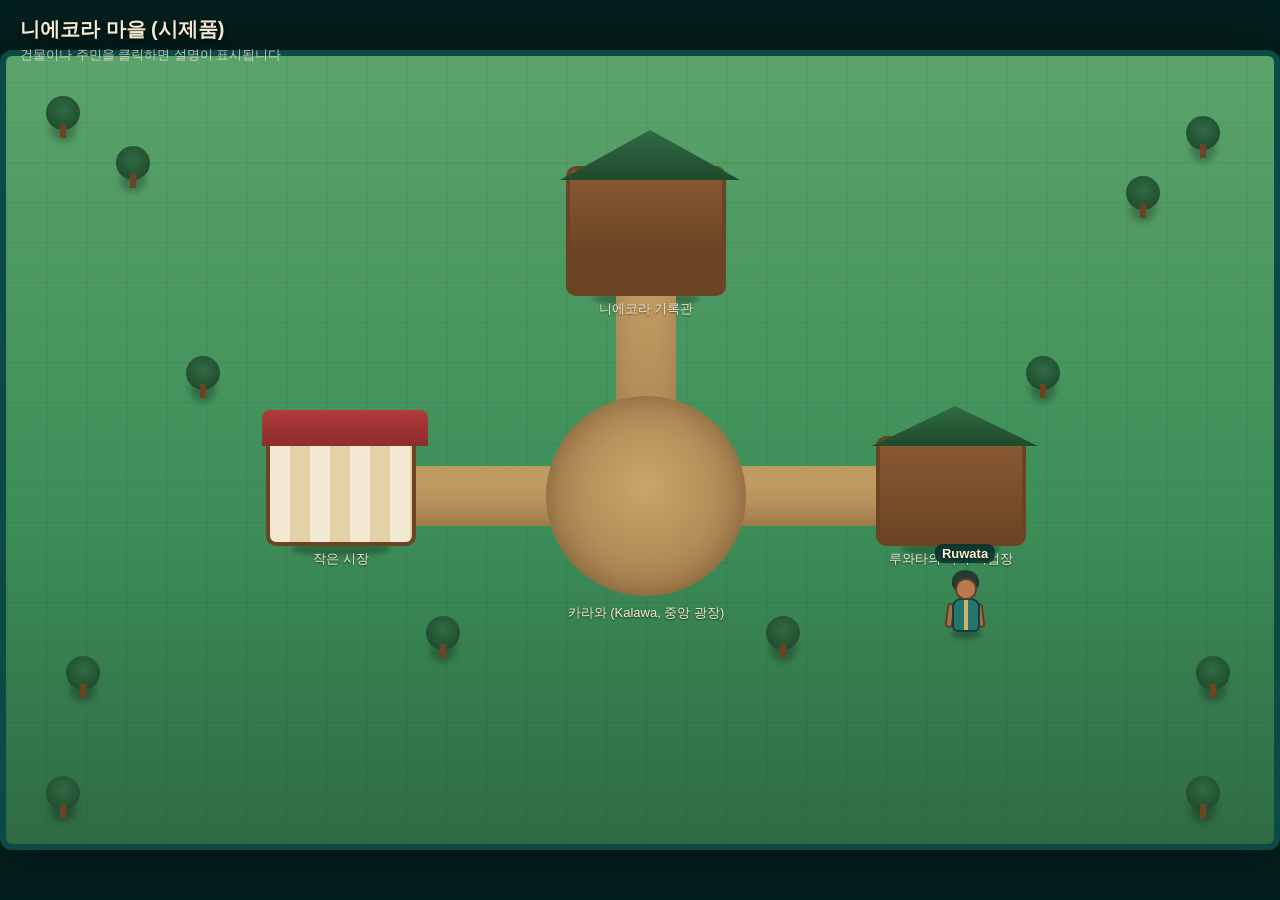
==== village/index.html @ e1b75b91 "첫 npc "Ruwata" 추가" ====
<!DOCTYPE html>
<html lang="ko">
<head>
  <meta charset="UTF-8">
  <meta name="viewport" content="width=device-width, initial-scale=1.0">
  <title>니에코라 마을 - 시제품</title>
  <link rel="stylesheet" href="village.css">
</head>
<body>

  <!-- 화면 상단 고정 안내 (지도 크기와 무관하게 항상 같은 위치) -->
  <div id="hud-title">니에코라 마을 (시제품)</div>
  <div id="hud-hint">건물이나 주민을 클릭하면 설명이 표시됩니다</div>

  <!-- 창 크기에 맞춰 축소/확대되는 영역 -->
  <div id="viewport">
    <div id="stage">

      <!-- 흙길 -->
      <div class="path path-h"></div>
      <div class="path path-v"></div>

      <!-- 중앙 광장 (Kalawa) -->
      <div class="plaza"
           id="kalawa"
           data-name="카라와 (Kalawa, 중앙 광장)"
           data-desc="마을 사람들이 모여 이야기를 나누고 작은 축제가 열리는 열린 광장입니다. 배치는 아직 임시이며, 방향이나 건축 양식은 확정된 것이 아닙니다.">
      </div>

      <!-- 기록관 -->
      <div class="building archive"
           id="building-archive"
           data-name="니에코라 기록관"
           data-desc="마을의 역사와 구전 이야기를 모아 기록하고 보관하는 건물입니다. 야자잎 지붕과 목재 기둥으로 지어졌습니다.">
      </div>

      <!-- 작은 시장 -->
      <div class="building market"
           id="building-market"
           data-name="작은 시장"
           data-desc="아침마다 열리는 소규모 시장입니다. 열대 과일과 생활용품을 파는 좌판이 늘어서 있습니다.">
      </div>

      <!-- Ruwata의 악기 작업장 -->
      <div class="building workshop"
           id="building-workshop"
           data-name="루와타의 악기 작업장"
           data-desc="장인 루와타가 전통 타악기와 현악기를 만드는 작업장입니다. 나무를 깎고 다듬는 소리가 끊이지 않습니다.">
      </div>
<!--
  첫 번째 NPC: Ruwata
  초기 위치는 악기 작업장 근처이며, 위치와 이동 목적지는 임시 배치입니다.
-->
<button
  id="ruwata"
  class="npc"
  type="button"
  aria-label="Ruwata, 전통 악기 제작자"
  data-name="Ruwata"
  data-job="전통 악기 제작자"
  data-name-meaning="ruwa(물) + wata(나무)"
  data-personality="신중하고 호기심이 많음"
  data-knowledge="수랄라, 수타리"
  data-memory="아직 저장된 기억 없음"
>
  <span class="npc-name">Ruwata</span>

  <!-- CSS 도형으로 만든 작은 탑다운 캐릭터 -->
  <span class="npc-sprite" aria-hidden="true">
    <span class="npc-hair"></span>
    <span class="npc-head"></span>
    <span class="npc-body"></span>
    <span class="npc-arm npc-arm-left"></span>
    <span class="npc-arm npc-arm-right"></span>
  </span>
</button>
    </div>
  </div>

  <!-- 클릭 시 나타나는 설명 패널 -->
  <div id="info-panel" class="hidden">
    <button id="info-close" aria-label="닫기">✕</button>
    <h2 id="info-title"></h2>
    <p id="info-desc"></p>
<!-- NPC를 클릭했을 때만 나타나는 상세 정보 -->
<dl id="npc-details" class="npc-details hidden" aria-label="NPC 상세 정보">
  <div>
    <dt>이름 뜻</dt>
    <dd id="npc-meaning"></dd>
  </div>
  <div>
    <dt>직업</dt>
    <dd id="npc-job"></dd>
  </div>
  <div>
    <dt>성격</dt>
    <dd id="npc-personality"></dd>
  </div>
  <div>
    <dt>지식</dt>
    <dd id="npc-knowledge"></dd>
  </div>
  <div>
    <dt>기억</dt>
    <dd id="npc-memory"></dd>
  </div>
</dl>

<!-- NPC를 클릭했을 때만 나타나는 이동 버튼 -->
<div id="npc-actions" class="npc-actions hidden">
  <p class="npc-actions-title">이동할 장소</p>

  <button type="button" data-destination="kalawa">
    kalawa 광장
  </button>

  <button type="button" data-destination="workshop">
    악기 작업장
  </button>
</div>
  </div>

  <script src="village.js"></script>
</body>
</html>
---- village/village.css ----
:root {
  --teal-dark: #0b4a46;
  --teal-light: #1e8c82;
  --green-dark: #2f6b43;
  --green: #3c8d58;
  --green-light: #5ba36b;
  --sand: #c9a66b;
  --sand-dark: #a9824f;
  --wood: #6b4423;
  --wood-light: #8a5a34;
  --leaf: #2f6b43;
  --cream: #f3e9d2;
}

* { box-sizing: border-box; }

html, body {
  margin: 0;
  padding: 0;
  width: 100%;
  height: 100%;
  background: #04201e;
  overflow: hidden;
  font-family: "Malgun Gothic", "Apple SD Gothic Neo", sans-serif;
}

/* 창 크기에 맞춰 중앙 정렬되는 뷰포트 */
#viewport {
  position: relative;
  width: 100vw;
  height: 100vh;
  display: flex;
  align-items: center;
  justify-content: center;
  overflow: hidden;
}

/* 고정 해상도의 마을 지도. JS에서 transform:scale로 축소/확대 */
#stage {
  position: relative;
  width: 1280px;
  height: 800px;
  background:
    repeating-linear-gradient(0deg, rgba(0,0,0,0.03) 0 2px, transparent 2px 40px),
    repeating-linear-gradient(90deg, rgba(0,0,0,0.03) 0 2px, transparent 2px 40px),
    linear-gradient(180deg, var(--green-light), var(--green) 60%, var(--green-dark));
  border: 6px solid var(--teal-dark);
  border-radius: 12px;
  box-shadow: 0 0 60px rgba(0,0,0,0.5);
  transform-origin: center center;
  overflow: hidden;
}

/* 흙길 */
.path {
  position: absolute;
  background: linear-gradient(180deg, var(--sand), var(--sand-dark));
  box-shadow: inset 0 0 20px rgba(0,0,0,0.15);
  border-radius: 6px;
}
.path-h { left: 300px; top: 410px; width: 650px; height: 60px; }
.path-v { left: 610px; top: 140px; width: 60px; height: 300px; }

/* 중앙 광장 */
.plaza {
  position: absolute;
  left: 540px;
  top: 340px;
  width: 200px;
  height: 200px;
  border-radius: 50%;
  background: radial-gradient(circle at 50% 45%, var(--sand) 0%, var(--sand-dark) 70%, #8f6a3d 100%);
  box-shadow: inset 0 0 30px rgba(0,0,0,0.25);
  cursor: pointer;
  transition: transform 0.15s ease;
}
.plaza:hover { transform: scale(1.03); }

/* 건물 공통 */
.building {
  position: absolute;
  cursor: pointer;
  border-radius: 10px;
  transition: transform 0.15s ease, filter 0.15s ease;
}
.building:hover {
  transform: translateY(-3px);
  filter: brightness(1.08);
}
.building::after {
  content: "";
  position: absolute;
  left: 50%;
  bottom: -14px;
  width: 70%;
  height: 14px;
  background: rgba(0,0,0,0.25);
  border-radius: 50%;
  transform: translateX(-50%);
  filter: blur(2px);
  z-index: -1;
}

/* 기록관: 야자잎 지붕 + 목재 */
.archive {
  left: 560px; top: 110px; width: 160px; height: 130px;
  background: linear-gradient(180deg, var(--wood-light) 0%, var(--wood) 70%);
  border: 4px solid var(--wood);
}
.archive::before {
  content: "";
  position: absolute;
  top: -40px; left: -10px;
  width: 180px; height: 50px;
  background: linear-gradient(180deg, var(--leaf), #1f4a2d);
  clip-path: polygon(50% 0%, 100% 100%, 0% 100%);
}

/* 작은 시장: 천막형 좌판 */
.market {
  left: 260px; top: 380px; width: 150px; height: 110px;
  background: repeating-linear-gradient(90deg, var(--cream) 0 20px, #e3d2a8 20px 40px);
  border: 4px solid var(--wood);
}
.market::before {
  content: "";
  position: absolute;
  top: -30px; left: -8px;
  width: 166px; height: 36px;
  background: linear-gradient(180deg, #b23b3b, #8c2d2d);
  border-radius: 8px 8px 0 0;
}

/* 루와타의 악기 작업장 */
.workshop {
  left: 870px; top: 380px; width: 150px; height: 110px;
  background: linear-gradient(180deg, var(--wood-light), var(--wood));
  border: 4px solid var(--wood);
}
.workshop::before {
  content: "";
  position: absolute;
  top: -34px; left: -8px;
  width: 166px; height: 40px;
  background: linear-gradient(180deg, var(--leaf), #1f4a2d);
  clip-path: polygon(50% 0%, 100% 100%, 0% 100%);
}

/* 야자수 장식 */
.tree {
  position: absolute;
  width: 34px; height: 34px;
  left: var(--x); top: var(--y);
  background: radial-gradient(circle at 50% 40%, var(--leaf) 0%, #1f4a2d 80%);
  border-radius: 50%;
  box-shadow: 0 16px 6px -4px rgba(0,0,0,0.25);
}
.tree::after {
  content: "";
  position: absolute;
  left: 50%; top: 28px;
  width: 6px; height: 14px;
  background: var(--wood);
  transform: translateX(-50%);
}

/* 건물/광장 이름표 (JS가 삽입) */
.label {
  position: absolute;
  bottom: -26px;
  left: 50%;
  transform: translateX(-50%);
  font-size: 13px;
  color: var(--cream);
  text-shadow: 0 1px 2px rgba(0,0,0,0.6);
  white-space: nowrap;
  pointer-events: none;
}

/* 좌상단 고정 타이틀 (지도 크기와 무관) */
#hud-title {
  position: fixed;
  top: 16px; left: 20px;
  color: var(--cream);
  font-size: 20px;
  font-weight: bold;
  text-shadow: 0 2px 4px rgba(0,0,0,0.6);
  z-index: 10;
}
#hud-hint {
  position: fixed;
  top: 46px; left: 20px;
  color: rgba(243,233,210,0.75);
  font-size: 13px;
  z-index: 10;
}

/* 설명 패널 */
#info-panel {
  position: fixed;
  right: 24px; bottom: 24px;
  width: 280px;
  background: rgba(10, 40, 38, 0.92);
  border: 2px solid var(--teal-light);
  border-radius: 12px;
  padding: 16px 18px;
  color: var(--cream);
  box-shadow: 0 8px 24px rgba(0,0,0,0.5);
  transition: opacity 0.2s ease, transform 0.2s ease;
  z-index: 20;
}
#info-panel.hidden {
  opacity: 0;
  pointer-events: none;
  transform: translateY(10px);
}
#info-panel h2 { margin: 0 0 8px; font-size: 17px; color: #ffe9b0; }
#info-panel p { margin: 0; font-size: 13px; line-height: 1.5; }
#info-close {
  position: absolute;
  top: 8px; right: 10px;
  background: none; border: none;
  color: var(--cream);
  font-size: 14px;
  cursor: pointer;
}

/* =========================================================
   첫 번째 NPC: Ruwata
   기존 지도 디자인 위에 독립된 캐릭터 요소만 추가한다.
   ========================================================= */

/* 캐릭터 전체 버튼 */
.npc {
  position: absolute;
  left: 930px;
  top: 510px;
  width: 58px;
  height: 82px;
  margin: 0;
  padding: 0;
  border: 0;
  background: transparent;
  color: var(--cream);
  cursor: pointer;
  z-index: 12;

  /*
    left와 top에 전환 효과를 적용한다.
    실제 위치가 계속 변하므로 이동 중에도 클릭할 수 있다.
  */
  transition:
    left 1.8s ease-in-out,
    top 1.8s ease-in-out,
    filter 0.15s ease;
}

.npc:hover,
.npc:focus-visible {
  filter: brightness(1.12);
}

.npc:focus-visible {
  outline: 3px solid #ffe9a8;
  outline-offset: 5px;
  border-radius: 8px;
}

/* 이동 중임을 보여 주는 가벼운 상하 움직임 */
.npc.is-moving .npc-sprite {
  animation: ruwata-walk 0.35s ease-in-out infinite alternate;
}

@keyframes ruwata-walk {
  from {
    transform: translateY(0);
  }

  to {
    transform: translateY(-4px);
  }
}

/* NPC 이름표 */
.npc-name {
  position: absolute;
  left: 50%;
  top: -22px;
  transform: translateX(-50%);
  padding: 3px 7px;
  border-radius: 8px;
  background: rgba(8, 50, 47, 0.88);
  color: #fff4cf;
  font-size: 13px;
  font-weight: 700;
  line-height: 1;
  white-space: nowrap;
  text-shadow: 0 1px 2px rgba(0, 0, 0, 0.65);
  pointer-events: none;
}

/* 작은 탑다운 캐릭터 */
.npc-sprite {
  position: absolute;
  left: 8px;
  top: 3px;
  width: 42px;
  height: 68px;
  pointer-events: none;
}

/* 바닥 그림자 */
.npc-sprite::after {
  content: "";
  position: absolute;
  left: 7px;
  bottom: -2px;
  width: 30px;
  height: 10px;
  border-radius: 50%;
  background: rgba(0, 0, 0, 0.28);
  filter: blur(2px);
  z-index: -1;
}

/* 머리카락 */
.npc-hair {
  position: absolute;
  left: 8px;
  top: 1px;
  width: 27px;
  height: 23px;
  border-radius: 48% 52% 44% 44%;
  background: #263b34;
  box-shadow: inset 0 -5px 0 rgba(0, 0, 0, 0.12);
  z-index: 3;
}

/* 얼굴 */
.npc-head {
  position: absolute;
  left: 11px;
  top: 9px;
  width: 22px;
  height: 22px;
  border: 2px solid #5e3e28;
  border-radius: 48%;
  background: #b8794f;
  z-index: 4;
}

/* 몸통: 열대 지역의 차분한 청록색 작업복 */
.npc-body {
  position: absolute;
  left: 8px;
  top: 29px;
  width: 28px;
  height: 34px;
  border: 2px solid #123f3b;
  border-radius: 9px 9px 6px 6px;
  background:
    linear-gradient(
      90deg,
      transparent 0 42%,
      #d1b06d 42% 57%,
      transparent 57%
    ),
    #24766d;
  z-index: 2;
}

/* 양팔 */
.npc-arm {
  position: absolute;
  top: 34px;
  width: 8px;
  height: 25px;
  border: 2px solid #5e3e28;
  border-radius: 6px;
  background: #a96f48;
  z-index: 1;
}

.npc-arm-left {
  left: 2px;
  transform: rotate(7deg);
}

.npc-arm-right {
  right: 2px;
  transform: rotate(-7deg);
}

/* NPC 상세 정보 */
.npc-details {
  margin: 14px 0 0;
  padding: 11px 0 0;
  border-top: 1px solid rgba(243, 233, 210, 0.24);
}

.npc-details.hidden,
.npc-actions.hidden {
  display: none;
}

.npc-details div {
  display: grid;
  grid-template-columns: 66px 1fr;
  gap: 8px;
  margin: 0 0 7px;
}

.npc-details dt {
  color: #a9dcd2;
  font-size: 12px;
  font-weight: 700;
}

.npc-details dd {
  margin: 0;
  color: var(--cream);
  font-size: 12px;
  line-height: 1.45;
}

/* NPC 이동 영역 */
.npc-actions {
  margin-top: 13px;
  padding-top: 12px;
  border-top: 1px solid rgba(243, 233, 210, 0.24);
}

.npc-actions-title {
  margin: 0 0 8px !important;
  color: #ffe9b0;
  font-size: 12px !important;
  font-weight: 700;
}

.npc-actions button {
  min-height: 34px;
  margin: 0 6px 6px 0;
  padding: 7px 10px;
  border: 1px solid #55aa9e;
  border-radius: 7px;
  background: #17635c;
  color: #fff7df;
  font-family: inherit;
  font-size: 12px;
  cursor: pointer;
  transition:
    background 0.15s ease,
    transform 0.15s ease;
}

.npc-actions button:hover {
  background: #228076;
  transform: translateY(-1px);
}

.npc-actions button:focus-visible {
  outline: 2px solid #ffe9a8;
  outline-offset: 2px;
}

/* 작은 PC 창에서도 패널이 지도 대부분을 가리지 않도록 조정 */
@media (max-width: 760px), (max-height: 620px) {
  #info-panel {
    right: 12px;
    bottom: 12px;
    width: min(310px, calc(100vw - 24px));
    max-height: calc(100vh - 100px);
    overflow-y: auto;
  }
}

/* 사용자가 운영체제에서 동작 줄이기를 선택한 경우 */
@media (prefers-reduced-motion: reduce) {
  .npc {
    transition-duration: 0.01ms;
  }

  .npc.is-moving .npc-sprite {
    animation: none;
  }
}
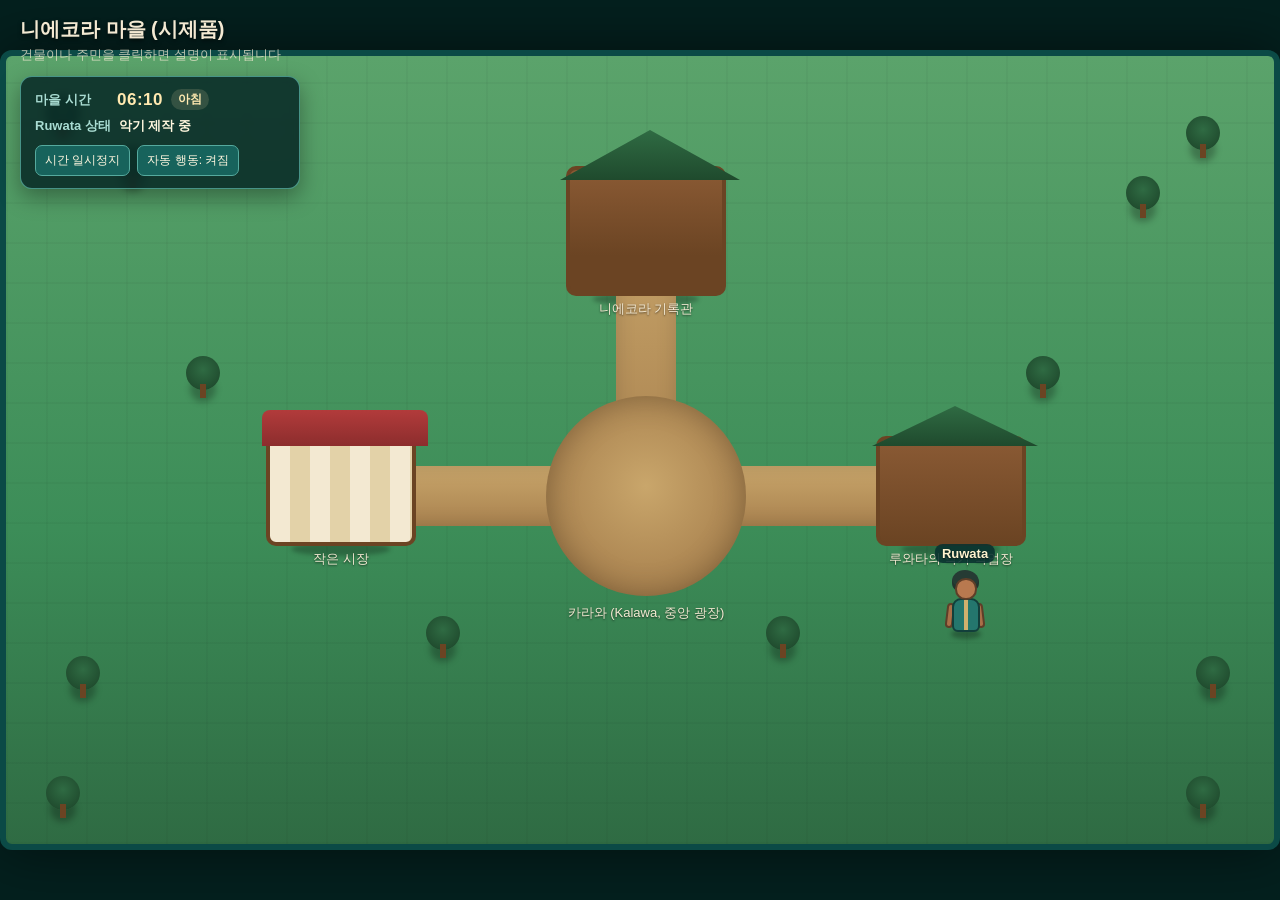
==== commit d89f8dcc: "시간, 하루 일과" ====
--- a/village/index.html
+++ b/village/index.html
@@ -11,6 +11,24 @@
   <!-- 화면 상단 고정 안내 (지도 크기와 무관하게 항상 같은 위치) -->
   <div id="hud-title">니에코라 마을 (시제품)</div>
   <div id="hud-hint">건물이나 주민을 클릭하면 설명이 표시됩니다</div>
+<!-- 마을 시간과 Ruwata의 현재 상태 -->
+<div id="time-hud" aria-label="마을 시간 정보">
+  <div class="time-row">
+    <span class="time-label">마을 시간</span>
+    <strong id="village-time">06:00</strong>
+    <span id="village-period">아침</span>
+  </div>
+
+  <div class="time-row">
+    <span class="time-label">Ruwata 상태</span>
+    <strong id="ruwata-status">악기 제작 중</strong>
+  </div>
+
+  <div class="time-controls">
+    <button id="time-toggle" type="button">시간 일시정지</button>
+    <button id="behavior-toggle" type="button">자동 행동: 켜짐</button>
+  </div>
+</div>
 
   <!-- 창 크기에 맞춰 축소/확대되는 영역 -->
   <div id="viewport">
@@ -104,6 +122,10 @@
     <dt>기억</dt>
     <dd id="npc-memory"></dd>
   </div>
+  <div>
+  <dt>현재 상태</dt>
+  <dd id="npc-current-status"></dd>
+</div>
 </dl>
 
 <!-- NPC를 클릭했을 때만 나타나는 이동 버튼 -->
--- a/village/village.css
+++ b/village/village.css
@@ -483,4 +483,98 @@
   .npc.is-moving .npc-sprite {
     animation: none;
   }
+}
+/* =========================================================
+   마을 시간 HUD / Ruwata 일상 상태 표시
+   ========================================================= */
+
+#time-hud {
+  position: fixed;
+  top: 76px;
+  left: 20px;
+  width: 280px;
+  padding: 12px 14px;
+  border: 1px solid rgba(85, 170, 158, 0.8);
+  border-radius: 12px;
+  background: rgba(8, 40, 38, 0.86);
+  color: var(--cream);
+  box-shadow: 0 8px 22px rgba(0, 0, 0, 0.35);
+  z-index: 15;
+  backdrop-filter: blur(4px);
+}
+
+.time-row {
+  display: flex;
+  align-items: center;
+  gap: 8px;
+  margin-bottom: 7px;
+  font-size: 13px;
+}
+
+.time-label {
+  min-width: 74px;
+  color: #a9dcd2;
+  font-weight: 700;
+}
+
+#village-time {
+  color: #ffe9b0;
+  font-size: 17px;
+  letter-spacing: 0.5px;
+}
+
+#village-period {
+  padding: 2px 7px;
+  border-radius: 999px;
+  background: rgba(255, 233, 176, 0.14);
+  color: #ffe9b0;
+  font-size: 12px;
+  font-weight: 700;
+}
+
+#ruwata-status {
+  color: #fff7df;
+  font-size: 13px;
+  line-height: 1.35;
+}
+
+.time-controls {
+  display: flex;
+  flex-wrap: wrap;
+  gap: 7px;
+  margin-top: 10px;
+}
+
+.time-controls button {
+  min-height: 31px;
+  padding: 6px 9px;
+  border: 1px solid #55aa9e;
+  border-radius: 7px;
+  background: #17635c;
+  color: #fff7df;
+  font-family: inherit;
+  font-size: 12px;
+  cursor: pointer;
+  transition:
+    background 0.15s ease,
+    transform 0.15s ease;
+}
+
+.time-controls button:hover {
+  background: #228076;
+  transform: translateY(-1px);
+}
+
+.time-controls button:focus-visible {
+  outline: 2px solid #ffe9a8;
+  outline-offset: 2px;
+}
+
+/* 작은 화면에서는 시간 패널이 너무 크게 가리지 않도록 조정 */
+@media (max-width: 760px), (max-height: 620px) {
+  #time-hud {
+    top: 70px;
+    left: 12px;
+    width: min(290px, calc(100vw - 24px));
+  }
 }
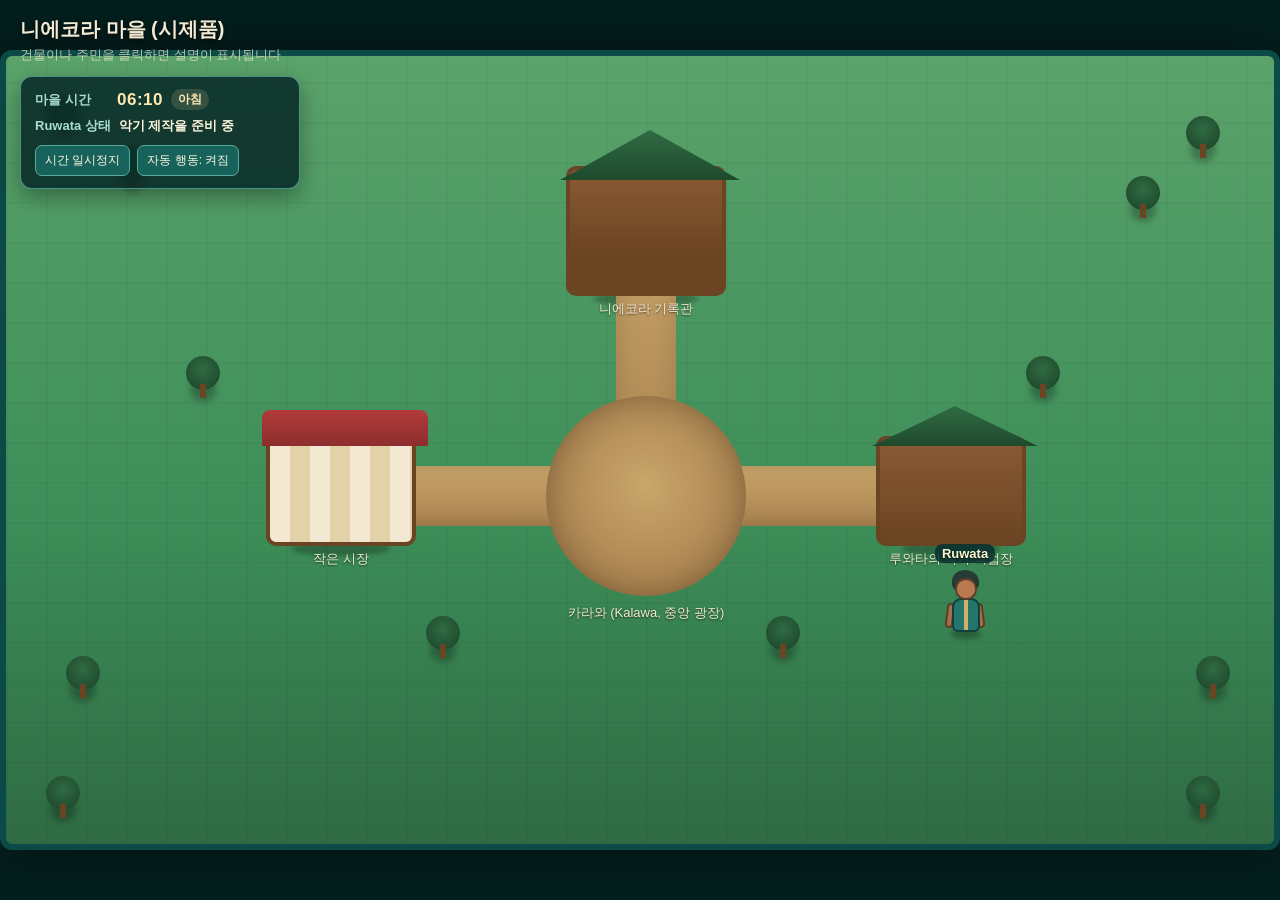
==== commit 022e0520: "채팅 추가" ====
--- a/village/index.html
+++ b/village/index.html
@@ -1,147 +1,222 @@
-<!DOCTYPE html>
-<html lang="ko">
-<head>
-  <meta charset="UTF-8">
-  <meta name="viewport" content="width=device-width, initial-scale=1.0">
-  <title>니에코라 마을 - 시제품</title>
-  <link rel="stylesheet" href="village.css">
-</head>
-<body>
-
-  <!-- 화면 상단 고정 안내 (지도 크기와 무관하게 항상 같은 위치) -->
-  <div id="hud-title">니에코라 마을 (시제품)</div>
-  <div id="hud-hint">건물이나 주민을 클릭하면 설명이 표시됩니다</div>
-<!-- 마을 시간과 Ruwata의 현재 상태 -->
-<div id="time-hud" aria-label="마을 시간 정보">
-  <div class="time-row">
-    <span class="time-label">마을 시간</span>
-    <strong id="village-time">06:00</strong>
-    <span id="village-period">아침</span>
-  </div>
-
-  <div class="time-row">
-    <span class="time-label">Ruwata 상태</span>
-    <strong id="ruwata-status">악기 제작 중</strong>
-  </div>
-
-  <div class="time-controls">
-    <button id="time-toggle" type="button">시간 일시정지</button>
-    <button id="behavior-toggle" type="button">자동 행동: 켜짐</button>
-  </div>
-</div>
-
-  <!-- 창 크기에 맞춰 축소/확대되는 영역 -->
-  <div id="viewport">
-    <div id="stage">
-
-      <!-- 흙길 -->
-      <div class="path path-h"></div>
-      <div class="path path-v"></div>
-
-      <!-- 중앙 광장 (Kalawa) -->
-      <div class="plaza"
-           id="kalawa"
-           data-name="카라와 (Kalawa, 중앙 광장)"
-           data-desc="마을 사람들이 모여 이야기를 나누고 작은 축제가 열리는 열린 광장입니다. 배치는 아직 임시이며, 방향이나 건축 양식은 확정된 것이 아닙니다.">
-      </div>
-
-      <!-- 기록관 -->
-      <div class="building archive"
-           id="building-archive"
-           data-name="니에코라 기록관"
-           data-desc="마을의 역사와 구전 이야기를 모아 기록하고 보관하는 건물입니다. 야자잎 지붕과 목재 기둥으로 지어졌습니다.">
-      </div>
-
-      <!-- 작은 시장 -->
-      <div class="building market"
-           id="building-market"
-           data-name="작은 시장"
-           data-desc="아침마다 열리는 소규모 시장입니다. 열대 과일과 생활용품을 파는 좌판이 늘어서 있습니다.">
-      </div>
-
-      <!-- Ruwata의 악기 작업장 -->
-      <div class="building workshop"
-           id="building-workshop"
-           data-name="루와타의 악기 작업장"
-           data-desc="장인 루와타가 전통 타악기와 현악기를 만드는 작업장입니다. 나무를 깎고 다듬는 소리가 끊이지 않습니다.">
-      </div>
-<!--
-  첫 번째 NPC: Ruwata
-  초기 위치는 악기 작업장 근처이며, 위치와 이동 목적지는 임시 배치입니다.
--->
-<button
-  id="ruwata"
-  class="npc"
-  type="button"
-  aria-label="Ruwata, 전통 악기 제작자"
-  data-name="Ruwata"
-  data-job="전통 악기 제작자"
-  data-name-meaning="ruwa(물) + wata(나무)"
-  data-personality="신중하고 호기심이 많음"
-  data-knowledge="수랄라, 수타리"
-  data-memory="아직 저장된 기억 없음"
->
-  <span class="npc-name">Ruwata</span>
-
-  <!-- CSS 도형으로 만든 작은 탑다운 캐릭터 -->
-  <span class="npc-sprite" aria-hidden="true">
-    <span class="npc-hair"></span>
-    <span class="npc-head"></span>
-    <span class="npc-body"></span>
-    <span class="npc-arm npc-arm-left"></span>
-    <span class="npc-arm npc-arm-right"></span>
-  </span>
-</button>
-    </div>
-  </div>
-
-  <!-- 클릭 시 나타나는 설명 패널 -->
-  <div id="info-panel" class="hidden">
-    <button id="info-close" aria-label="닫기">✕</button>
-    <h2 id="info-title"></h2>
-    <p id="info-desc"></p>
-<!-- NPC를 클릭했을 때만 나타나는 상세 정보 -->
-<dl id="npc-details" class="npc-details hidden" aria-label="NPC 상세 정보">
-  <div>
-    <dt>이름 뜻</dt>
-    <dd id="npc-meaning"></dd>
-  </div>
-  <div>
-    <dt>직업</dt>
-    <dd id="npc-job"></dd>
-  </div>
-  <div>
-    <dt>성격</dt>
-    <dd id="npc-personality"></dd>
-  </div>
-  <div>
-    <dt>지식</dt>
-    <dd id="npc-knowledge"></dd>
-  </div>
-  <div>
-    <dt>기억</dt>
-    <dd id="npc-memory"></dd>
-  </div>
-  <div>
-  <dt>현재 상태</dt>
-  <dd id="npc-current-status"></dd>
-</div>
-</dl>
-
-<!-- NPC를 클릭했을 때만 나타나는 이동 버튼 -->
-<div id="npc-actions" class="npc-actions hidden">
-  <p class="npc-actions-title">이동할 장소</p>
-
-  <button type="button" data-destination="kalawa">
-    kalawa 광장
-  </button>
-
-  <button type="button" data-destination="workshop">
-    악기 작업장
-  </button>
-</div>
-  </div>
-
-  <script src="village.js"></script>
-</body>
-</html>+<!DOCTYPE html>
+<html lang="ko">
+<head>
+  <meta charset="UTF-8">
+  <meta name="viewport" content="width=device-width, initial-scale=1.0">
+  <title>니에코라 마을 - 시제품</title>
+  <link rel="stylesheet" href="village.css">
+</head>
+<body>
+
+  <!-- 화면 상단 고정 안내 (지도 크기와 무관하게 항상 같은 위치) -->
+  <div id="hud-title">니에코라 마을 (시제품)</div>
+  <div id="hud-hint">건물이나 주민을 클릭하면 설명이 표시됩니다</div>
+<!-- 마을 시간과 Ruwata의 현재 상태 -->
+<div id="time-hud" aria-label="마을 시간 정보">
+  <div class="time-row">
+    <span class="time-label">마을 시간</span>
+    <strong id="village-time">06:00</strong>
+    <span id="village-period">아침</span>
+  </div>
+
+  <div class="time-row">
+    <span class="time-label">Ruwata 상태</span>
+    <strong id="ruwata-status">악기 제작 중</strong>
+  </div>
+
+  <div class="time-controls">
+    <button id="time-toggle" type="button">시간 일시정지</button>
+    <button id="behavior-toggle" type="button">자동 행동: 켜짐</button>
+  </div>
+</div>
+
+  <!-- 창 크기에 맞춰 축소/확대되는 영역 -->
+  <div id="viewport">
+    <div id="stage">
+
+      <!-- 흙길 -->
+      <div class="path path-h"></div>
+      <div class="path path-v"></div>
+
+      <!-- 중앙 광장 (Kalawa) -->
+      <div class="plaza"
+           id="kalawa"
+           data-name="카라와 (Kalawa, 중앙 광장)"
+           data-desc="마을 사람들이 모여 이야기를 나누고 작은 축제가 열리는 열린 광장입니다. 배치는 아직 임시이며, 방향이나 건축 양식은 확정된 것이 아닙니다.">
+      </div>
+
+      <!-- 기록관 -->
+      <div class="building archive"
+           id="building-archive"
+           data-name="니에코라 기록관"
+           data-desc="마을의 역사와 구전 이야기를 모아 기록하고 보관하는 건물입니다. 야자잎 지붕과 목재 기둥으로 지어졌습니다.">
+      </div>
+
+      <!-- 작은 시장 -->
+      <div class="building market"
+           id="building-market"
+           data-name="작은 시장"
+           data-desc="아침마다 열리는 소규모 시장입니다. 열대 과일과 생활용품을 파는 좌판이 늘어서 있습니다.">
+      </div>
+
+      <!-- Ruwata의 악기 작업장 -->
+      <div class="building workshop"
+           id="building-workshop"
+           data-name="루와타의 악기 작업장"
+           data-desc="장인 루와타가 전통 타악기와 현악기를 만드는 작업장입니다. 나무를 깎고 다듬는 소리가 끊이지 않습니다.">
+      </div>
+<!--
+  첫 번째 NPC: Ruwata
+  초기 위치는 악기 작업장 근처이며, 위치와 이동 목적지는 임시 배치입니다.
+-->
+<button
+  id="ruwata"
+  class="npc"
+  type="button"
+  aria-label="Ruwata, 전통 악기 제작자"
+  data-name="Ruwata"
+  data-job="전통 악기 제작자"
+  data-name-meaning="ruwa(물) + wata(나무)"
+  data-personality="신중하고 호기심이 많음"
+  data-knowledge="수랄라, 수타리"
+  data-memory="아직 저장된 기억 없음"
+>
+  <span class="npc-name">Ruwata</span>
+
+  <!-- 대화 중에도 기본값은 ...으로 표시 -->
+  <span
+    id="ruwata-speech-bubble"
+    class="ruwata-speech-bubble"
+    aria-live="polite"
+    aria-hidden="true"
+  >
+    ...
+  </span>
+
+  <!-- CSS 도형으로 만든 작은 탑다운 캐릭터 -->
+  <span class="npc-sprite" aria-hidden="true">
+    <span class="npc-hair"></span>
+    <span class="npc-head"></span>
+    <span class="npc-body"></span>
+    <span class="npc-arm npc-arm-left"></span>
+    <span class="npc-arm npc-arm-right"></span>
+  </span>
+</button>
+    </div>
+  </div>
+
+  <!-- 클릭 시 나타나는 설명 패널 -->
+  <div id="info-panel" class="hidden">
+    <button id="info-close" aria-label="닫기">✕</button>
+    <h2 id="info-title"></h2>
+    <p id="info-desc"></p>
+<!-- NPC를 클릭했을 때만 나타나는 상세 정보 -->
+<dl id="npc-details" class="npc-details hidden" aria-label="NPC 상세 정보">
+  <div>
+    <dt>이름 뜻</dt>
+    <dd id="npc-meaning"></dd>
+  </div>
+  <div>
+    <dt>직업</dt>
+    <dd id="npc-job"></dd>
+  </div>
+  <div>
+    <dt>성격</dt>
+    <dd id="npc-personality"></dd>
+  </div>
+  <div>
+    <dt>지식</dt>
+    <dd id="npc-knowledge"></dd>
+  </div>
+  <div>
+    <dt>기억</dt>
+    <dd id="npc-memory"></dd>
+  </div>
+  <div>
+  <dt>현재 상태</dt>
+  <dd id="npc-current-status"></dd>
+</div>
+</dl>
+
+<!-- NPC를 클릭했을 때만 나타나는 이동 버튼 -->
+<div id="npc-actions" class="npc-actions hidden">
+  <p class="npc-actions-title">이동할 장소</p>
+
+  <button type="button" data-destination="kalawa">
+    kalawa 광장
+  </button>
+
+  <button type="button" data-destination="workshop">
+    악기 작업장
+  </button>
+</div>
+  </div>
+
+  <!-- Ruwata 대화창 -->
+  <section
+    id="ruwata-chat"
+    class="ruwata-chat hidden"
+    aria-labelledby="ruwata-chat-title"
+  >
+    <header class="ruwata-chat-header">
+      <div>
+        <h2 id="ruwata-chat-title">Ruwata</h2>
+        <p>전통 악기 제작자</p>
+      </div>
+
+      <button
+        id="ruwata-chat-close"
+        class="ruwata-chat-close"
+        type="button"
+        aria-label="대화창 닫기"
+      >
+        ✕
+      </button>
+    </header>
+
+    <div
+      id="ruwata-chat-messages"
+      class="ruwata-chat-messages"
+      aria-live="polite"
+      aria-label="Ruwata와의 대화 내용"
+    ></div>
+
+    <form id="ruwata-chat-form" class="ruwata-chat-form">
+      <label class="sr-only" for="ruwata-chat-input">
+        Ruwata에게 보낼 메시지
+      </label>
+
+      <input
+        id="ruwata-chat-input"
+        type="text"
+        maxlength="300"
+        autocomplete="off"
+        placeholder="Ruwata에게 말을 걸어 보세요"
+      >
+
+      <button type="submit">전송</button>
+    </form>
+
+    <p class="ruwata-chat-note">
+      현재 응답은 테스트용이며 실제 AI 응답이 아닙니다.
+    </p>
+  </section>
+<section id="ruwata-chat" class="ruwata-chat hidden" aria-label="Ruwata와 대화">
+  <header class="ruwata-chat-header">
+    <strong>Ruwata — 전통 악기 제작자</strong>
+    <button id="ruwata-chat-close" type="button" aria-label="대화창 닫기">✕</button>
+  </header>
+
+  <div id="ruwata-chat-messages" class="ruwata-chat-messages" aria-live="polite"></div>
+
+  <form id="ruwata-chat-form" class="ruwata-chat-form">
+    <label class="sr-only" for="ruwata-chat-input">Ruwata에게 보낼 메시지</label>
+    <input id="ruwata-chat-input" type="text" maxlength="300"
+           autocomplete="off" placeholder="Ruwata에게 말을 걸어 보세요">
+    <button type="submit">전송</button>
+  </form>
+</section>
+
+  <script src="village.js"></script>
+</body>
+</html>
--- a/village/village.css
+++ b/village/village.css
@@ -577,4 +577,312 @@
     left: 12px;
     width: min(290px, calc(100vw - 24px));
   }
-}+}
+
+/* =========================================================
+   Ruwata 대화 기능
+   외부 API 없이 테스트 응답만 사용하는 UI
+   ========================================================= */
+
+/* 스크린 리더용 숨김 레이블 */
+.sr-only {
+  position: absolute;
+  width: 1px;
+  height: 1px;
+  padding: 0;
+  margin: -1px;
+  overflow: hidden;
+  clip: rect(0, 0, 0, 0);
+  white-space: nowrap;
+  border: 0;
+}
+
+/* Ruwata 머리 위 말풍선 */
+.ruwata-speech-bubble {
+  position: absolute;
+  left: 50%;
+  top: -53px;
+  z-index: 20;
+  min-width: 38px;
+  padding: 5px 9px;
+  border: 2px solid #174e49;
+  border-radius: 12px;
+  background: #fff7dc;
+  color: #174e49;
+  font-size: 14px;
+  font-weight: 700;
+  line-height: 1;
+  text-align: center;
+  white-space: nowrap;
+  transform: translateX(-50%);
+  box-shadow: 0 3px 8px rgba(0, 0, 0, 0.28);
+  pointer-events: none;
+}
+
+.ruwata-speech-bubble::after {
+  content: "";
+  position: absolute;
+  left: 50%;
+  bottom: -8px;
+  width: 13px;
+  height: 13px;
+  border-right: 2px solid #174e49;
+  border-bottom: 2px solid #174e49;
+  background: #fff7dc;
+  transform: translateX(-50%) rotate(45deg);
+}
+
+/* 대화창 */
+.ruwata-chat {
+  position: fixed;
+  right: 24px;
+  bottom: 24px;
+  z-index: 40;
+  display: flex;
+  flex-direction: column;
+  width: min(380px, calc(100vw - 32px));
+  height: min(500px, calc(100vh - 48px));
+  overflow: hidden;
+  border: 2px solid #318c82;
+  border-radius: 16px;
+  background: rgba(7, 39, 37, 0.97);
+  color: var(--cream);
+  box-shadow: 0 12px 32px rgba(0, 0, 0, 0.5);
+}
+
+.ruwata-chat.hidden { display: none; }
+
+.ruwata-chat-header {
+  display: flex;
+  align-items: center;
+  justify-content: space-between;
+  flex: 0 0 auto;
+  padding: 14px 16px;
+  border-bottom: 1px solid rgba(169, 220, 210, 0.25);
+  background: rgba(23, 99, 92, 0.9);
+}
+
+.ruwata-chat-header h2 {
+  margin: 0;
+  color: #fff0bc;
+  font-size: 18px;
+}
+
+.ruwata-chat-header p {
+  margin: 4px 0 0;
+  color: #b9ddd5;
+  font-size: 12px;
+}
+
+.ruwata-chat-close {
+  width: 30px;
+  height: 30px;
+  border: 0;
+  border-radius: 50%;
+  background: transparent;
+  color: #fff7df;
+  font-size: 16px;
+  cursor: pointer;
+}
+
+.ruwata-chat-close:hover { background: rgba(255, 255, 255, 0.14); }
+
+.ruwata-chat-messages {
+  flex: 1 1 auto;
+  overflow-y: auto;
+  padding: 14px;
+  scroll-behavior: smooth;
+}
+
+.ruwata-chat-message { display: flex; margin: 0 0 11px; }
+.ruwata-chat-message.user { justify-content: flex-end; }
+.ruwata-chat-message.npc { justify-content: flex-start; }
+
+.ruwata-chat-bubble {
+  max-width: 82%;
+  padding: 9px 11px;
+  border-radius: 13px;
+  font-size: 13px;
+  line-height: 1.5;
+  white-space: pre-wrap;
+  overflow-wrap: anywhere;
+}
+
+.ruwata-chat-message.user .ruwata-chat-bubble {
+  border-bottom-right-radius: 4px;
+  background: #267d73;
+  color: #fff9e8;
+}
+
+.ruwata-chat-message.npc .ruwata-chat-bubble {
+  border-bottom-left-radius: 4px;
+  background: #f1e5c4;
+  color: #173e3a;
+}
+
+.ruwata-chat-form {
+  display: flex;
+  flex: 0 0 auto;
+  gap: 7px;
+  padding: 10px;
+  border-top: 1px solid rgba(169, 220, 210, 0.25);
+  background: rgba(4, 31, 29, 0.96);
+}
+
+.ruwata-chat-form input {
+  min-width: 0;
+  flex: 1;
+  height: 38px;
+  padding: 0 11px;
+  border: 1px solid #4b9e94;
+  border-radius: 8px;
+  background: #eef4df;
+  color: #173e3a;
+  font-family: inherit;
+  font-size: 13px;
+}
+
+.ruwata-chat-form input:focus { outline: 2px solid #ffe9a8; outline-offset: 1px; }
+
+.ruwata-chat-form button {
+  flex: 0 0 auto;
+  height: 38px;
+  padding: 0 13px;
+  border: 1px solid #73c0b3;
+  border-radius: 8px;
+  background: #17635c;
+  color: #fff7df;
+  font-family: inherit;
+  font-size: 13px;
+  cursor: pointer;
+}
+
+.ruwata-chat-form button:hover { background: #248378; }
+.ruwata-chat-form button:disabled, .ruwata-chat-form input:disabled { opacity: 0.6; cursor: not-allowed; }
+
+.ruwata-chat-note {
+  flex: 0 0 auto;
+  margin: 0;
+  padding: 6px 12px 9px;
+  color: #9ac8c0;
+  font-size: 10px;
+  text-align: center;
+}
+
+@media (max-width: 600px) {
+  .ruwata-chat {
+    right: 12px;
+    bottom: 12px;
+    width: calc(100vw - 24px);
+    height: min(470px, calc(100vh - 24px));
+    border-radius: 13px;
+  }
+
+  .ruwata-speech-bubble { top: -49px; font-size: 13px; }
+}
+
+/* 대화창이 닫혀 있을 때 말풍선은 보이지 않음 */
+.ruwata-speech-bubble {
+  display: none;
+  position: absolute;
+  left: 50%;
+  top: -50px;
+  z-index: 20;
+  padding: 5px 9px;
+  border: 2px solid #174e49;
+  border-radius: 12px;
+  background: #fff7dc;
+  color: #174e49;
+  font-size: 14px;
+  font-weight: 700;
+  white-space: nowrap;
+  transform: translateX(-50%);
+  pointer-events: none;
+}
+
+/* 대화창이 열려 있는 동안에만 표시 */
+#ruwata.chat-open .ruwata-speech-bubble {
+  display: block;
+}
+
+.ruwata-chat {
+  position: fixed;
+  right: 24px;
+  bottom: 24px;
+  z-index: 40;
+  display: flex;
+  flex-direction: column;
+  width: min(380px, calc(100vw - 32px));
+  height: min(500px, calc(100vh - 48px));
+  overflow: hidden;
+  border: 2px solid #318c82;
+  border-radius: 16px;
+  background: #072725;
+  color: var(--cream);
+  box-shadow: 0 12px 32px rgba(0, 0, 0, 0.5);
+}
+
+.ruwata-chat.hidden {
+  display: none;
+}
+
+.ruwata-chat-header,
+.ruwata-chat-form {
+  display: flex;
+  align-items: center;
+  justify-content: space-between;
+  gap: 8px;
+  padding: 12px;
+  background: #17635c;
+}
+
+.ruwata-chat-header button,
+.ruwata-chat-form button {
+  padding: 8px 12px;
+  border: 1px solid #73c0b3;
+  border-radius: 7px;
+  background: #0b4a46;
+  color: #fff7df;
+  cursor: pointer;
+}
+
+.ruwata-chat-messages {
+  flex: 1;
+  overflow-y: auto;
+  padding: 12px;
+}
+
+.ruwata-chat-message {
+  margin: 0 0 10px;
+  line-height: 1.5;
+  overflow-wrap: anywhere;
+}
+
+.ruwata-chat-message.user {
+  text-align: right;
+  color: #b9ddd5;
+}
+
+.ruwata-chat-message.npc {
+  text-align: left;
+  color: #fff0bc;
+}
+
+.ruwata-chat-form input {
+  min-width: 0;
+  flex: 1;
+  padding: 9px;
+  border-radius: 7px;
+}
+
+.sr-only {
+  position: absolute;
+  width: 1px;
+  height: 1px;
+  padding: 0;
+  margin: -1px;
+  overflow: hidden;
+  clip: rect(0, 0, 0, 0);
+  white-space: nowrap;
+  border: 0;
+}
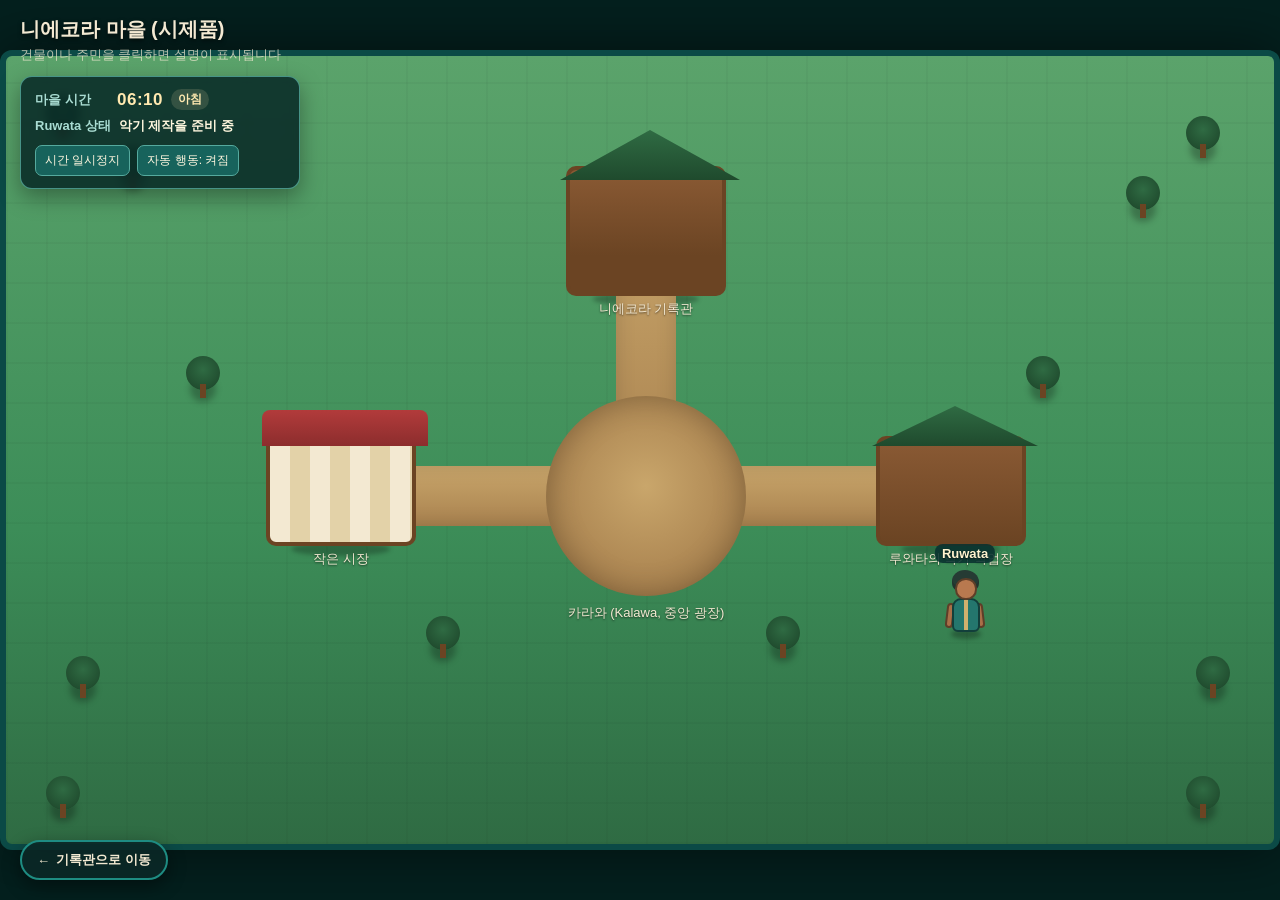
==== commit 15e8d03b: "마을 하단에 기록관 이동 버튼 추가" ====
--- a/village/index.html
+++ b/village/index.html
@@ -1,6 +1,7 @@
 <!DOCTYPE html>
 <html lang="ko">
 <head>
+  <link rel="icon" href="data:,">
   <meta charset="UTF-8">
   <meta name="viewport" content="width=device-width, initial-scale=1.0">
   <title>니에코라 마을 - 시제품</title>
@@ -197,26 +198,25 @@
       <button type="submit">전송</button>
     </form>
 
-    <p class="ruwata-chat-note">
-      현재 응답은 테스트용이며 실제 AI 응답이 아닙니다.
+    <p id="ruwata-chat-note" class="ruwata-chat-note">
+      대화는 이 브라우저에 저장됩니다. AI(Ollama Cloud)가 생성한 응답은 사실과 다를 수 있습니다.
     </p>
   </section>
-<section id="ruwata-chat" class="ruwata-chat hidden" aria-label="Ruwata와 대화">
-  <header class="ruwata-chat-header">
-    <strong>Ruwata — 전통 악기 제작자</strong>
-    <button id="ruwata-chat-close" type="button" aria-label="대화창 닫기">✕</button>
-  </header>
-
-  <div id="ruwata-chat-messages" class="ruwata-chat-messages" aria-live="polite"></div>
-
-  <form id="ruwata-chat-form" class="ruwata-chat-form">
-    <label class="sr-only" for="ruwata-chat-input">Ruwata에게 보낼 메시지</label>
-    <input id="ruwata-chat-input" type="text" maxlength="300"
-           autocomplete="off" placeholder="Ruwata에게 말을 걸어 보세요">
-    <button type="submit">전송</button>
-  </form>
-</section>
-
+
+  <a
+    id="archive-link"
+    href="https://jjunjjun2010.github.io/nyekora-archive/"
+    aria-label="니에코라 기록관으로 이동"
+  >
+    <span aria-hidden="true">←</span> 기록관으로 이동
+  </a>
+
+  <script src="../cloud-config.js"></script>
+  <script src="../vendor/supabase.js"></script>
+  <script src="../nyekora-data.js"></script>
+  <script src="npc-lore.js"></script>
+  <script src="chat-store.js"></script>
+  <script src="chat-sync.js"></script>
   <script src="village.js"></script>
 </body>
 </html>
--- a/village/village.css
+++ b/village/village.css
@@ -689,6 +689,7 @@
 
 .ruwata-chat-messages {
   flex: 1 1 auto;
+  min-height: 0;
   overflow-y: auto;
   padding: 14px;
   scroll-behavior: smooth;
@@ -696,10 +697,16 @@
 
 .ruwata-chat-message { display: flex; margin: 0 0 11px; }
 .ruwata-chat-message.user { justify-content: flex-end; }
-.ruwata-chat-message.npc { justify-content: flex-start; }
+.ruwata-chat-message.assistant { justify-content: flex-start; }
+
+.ruwata-chat-content {
+  display: flex;
+  flex-direction: column;
+  max-width: 82%;
+}
 
 .ruwata-chat-bubble {
-  max-width: 82%;
+  max-width: 100%;
   padding: 9px 11px;
   border-radius: 13px;
   font-size: 13px;
@@ -708,16 +715,57 @@
   overflow-wrap: anywhere;
 }
 
+.ruwata-chat-time {
+  display: block;
+  margin-top: 4px;
+  font-size: 10px;
+  opacity: 0.62;
+  text-align: right;
+}
+
+.ruwata-chat-refs {
+  margin-top: 4px;
+  color: #9ac8c0;
+  font-size: 10px;
+  line-height: 1.5;
+}
+
+.lore-status {
+  display: inline-block;
+  padding: 0 4px;
+  border-radius: 4px;
+  font-size: 9px;
+  font-weight: 700;
+  vertical-align: 1px;
+}
+
+.lore-status.canon { background: #2e7d5b; color: #eafff3; }
+.lore-status.proposal { background: #8a6d1f; color: #fff6d8; }
+.lore-status.unknown { background: #5b5b5b; color: #f0f0f0; }
+.lore-status.conflict { background: #8a2f2f; color: #ffe6e6; }
+
 .ruwata-chat-message.user .ruwata-chat-bubble {
   border-bottom-right-radius: 4px;
   background: #267d73;
   color: #fff9e8;
 }
 
-.ruwata-chat-message.npc .ruwata-chat-bubble {
+.ruwata-chat-message.assistant .ruwata-chat-bubble {
   border-bottom-left-radius: 4px;
   background: #f1e5c4;
   color: #173e3a;
+}
+
+.ruwata-chat-message.error {
+  justify-content: center;
+}
+
+.ruwata-chat-message.error .ruwata-chat-bubble.error {
+  background: rgba(180, 60, 60, 0.22);
+  color: #ffbfbf;
+  border: 1px solid rgba(255, 150, 150, 0.35);
+  font-size: 12px;
+  text-align: center;
 }
 
 .ruwata-chat-form {
@@ -769,7 +817,49 @@
   text-align: center;
 }
 
+.ruwata-chat-note.sync-ok { color: #7fd6c2; }
+.ruwata-chat-note.sync-error { color: #e08a8a; }
+
+/* 기록관으로 이동하는 하단 버튼 */
+#archive-link {
+  position: fixed;
+  left: 20px;
+  bottom: 20px;
+  z-index: 30;
+  display: inline-flex;
+  align-items: center;
+  gap: 6px;
+  padding: 9px 15px;
+  border: 2px solid var(--teal-light);
+  border-radius: 999px;
+  background: rgba(10, 40, 38, 0.92);
+  color: var(--cream);
+  font-size: 13px;
+  font-weight: 700;
+  text-decoration: none;
+  box-shadow: 0 6px 18px rgba(0, 0, 0, 0.42);
+  transition: background 0.15s ease, border-color 0.15s ease, transform 0.15s ease;
+}
+
+#archive-link:hover {
+  background: rgba(30, 140, 130, 0.92);
+  border-color: #7fd6c2;
+  transform: translateY(-1px);
+}
+
+#archive-link:focus-visible {
+  outline: 3px solid #ffe9a8;
+  outline-offset: 3px;
+}
+
 @media (max-width: 600px) {
+  #archive-link {
+    left: 12px;
+    bottom: 12px;
+    padding: 8px 13px;
+    font-size: 12px;
+  }
+
   .ruwata-chat {
     right: 12px;
     bottom: 12px;
@@ -781,108 +871,12 @@
   .ruwata-speech-bubble { top: -49px; font-size: 13px; }
 }
 
-/* 대화창이 닫혀 있을 때 말풍선은 보이지 않음 */
+/* 대화창이 닫혀 있을 때 말풍선을 숨긴다 */
 .ruwata-speech-bubble {
   display: none;
-  position: absolute;
-  left: 50%;
-  top: -50px;
-  z-index: 20;
-  padding: 5px 9px;
-  border: 2px solid #174e49;
-  border-radius: 12px;
-  background: #fff7dc;
-  color: #174e49;
-  font-size: 14px;
-  font-weight: 700;
-  white-space: nowrap;
-  transform: translateX(-50%);
-  pointer-events: none;
-}
-
-/* 대화창이 열려 있는 동안에만 표시 */
+}
+
+/* 대화창이 열려 있을 때만 말풍선을 표시한다 */
 #ruwata.chat-open .ruwata-speech-bubble {
   display: block;
 }
-
-.ruwata-chat {
-  position: fixed;
-  right: 24px;
-  bottom: 24px;
-  z-index: 40;
-  display: flex;
-  flex-direction: column;
-  width: min(380px, calc(100vw - 32px));
-  height: min(500px, calc(100vh - 48px));
-  overflow: hidden;
-  border: 2px solid #318c82;
-  border-radius: 16px;
-  background: #072725;
-  color: var(--cream);
-  box-shadow: 0 12px 32px rgba(0, 0, 0, 0.5);
-}
-
-.ruwata-chat.hidden {
-  display: none;
-}
-
-.ruwata-chat-header,
-.ruwata-chat-form {
-  display: flex;
-  align-items: center;
-  justify-content: space-between;
-  gap: 8px;
-  padding: 12px;
-  background: #17635c;
-}
-
-.ruwata-chat-header button,
-.ruwata-chat-form button {
-  padding: 8px 12px;
-  border: 1px solid #73c0b3;
-  border-radius: 7px;
-  background: #0b4a46;
-  color: #fff7df;
-  cursor: pointer;
-}
-
-.ruwata-chat-messages {
-  flex: 1;
-  overflow-y: auto;
-  padding: 12px;
-}
-
-.ruwata-chat-message {
-  margin: 0 0 10px;
-  line-height: 1.5;
-  overflow-wrap: anywhere;
-}
-
-.ruwata-chat-message.user {
-  text-align: right;
-  color: #b9ddd5;
-}
-
-.ruwata-chat-message.npc {
-  text-align: left;
-  color: #fff0bc;
-}
-
-.ruwata-chat-form input {
-  min-width: 0;
-  flex: 1;
-  padding: 9px;
-  border-radius: 7px;
-}
-
-.sr-only {
-  position: absolute;
-  width: 1px;
-  height: 1px;
-  padding: 0;
-  margin: -1px;
-  overflow: hidden;
-  clip: rect(0, 0, 0, 0);
-  white-space: nowrap;
-  border: 0;
-}
